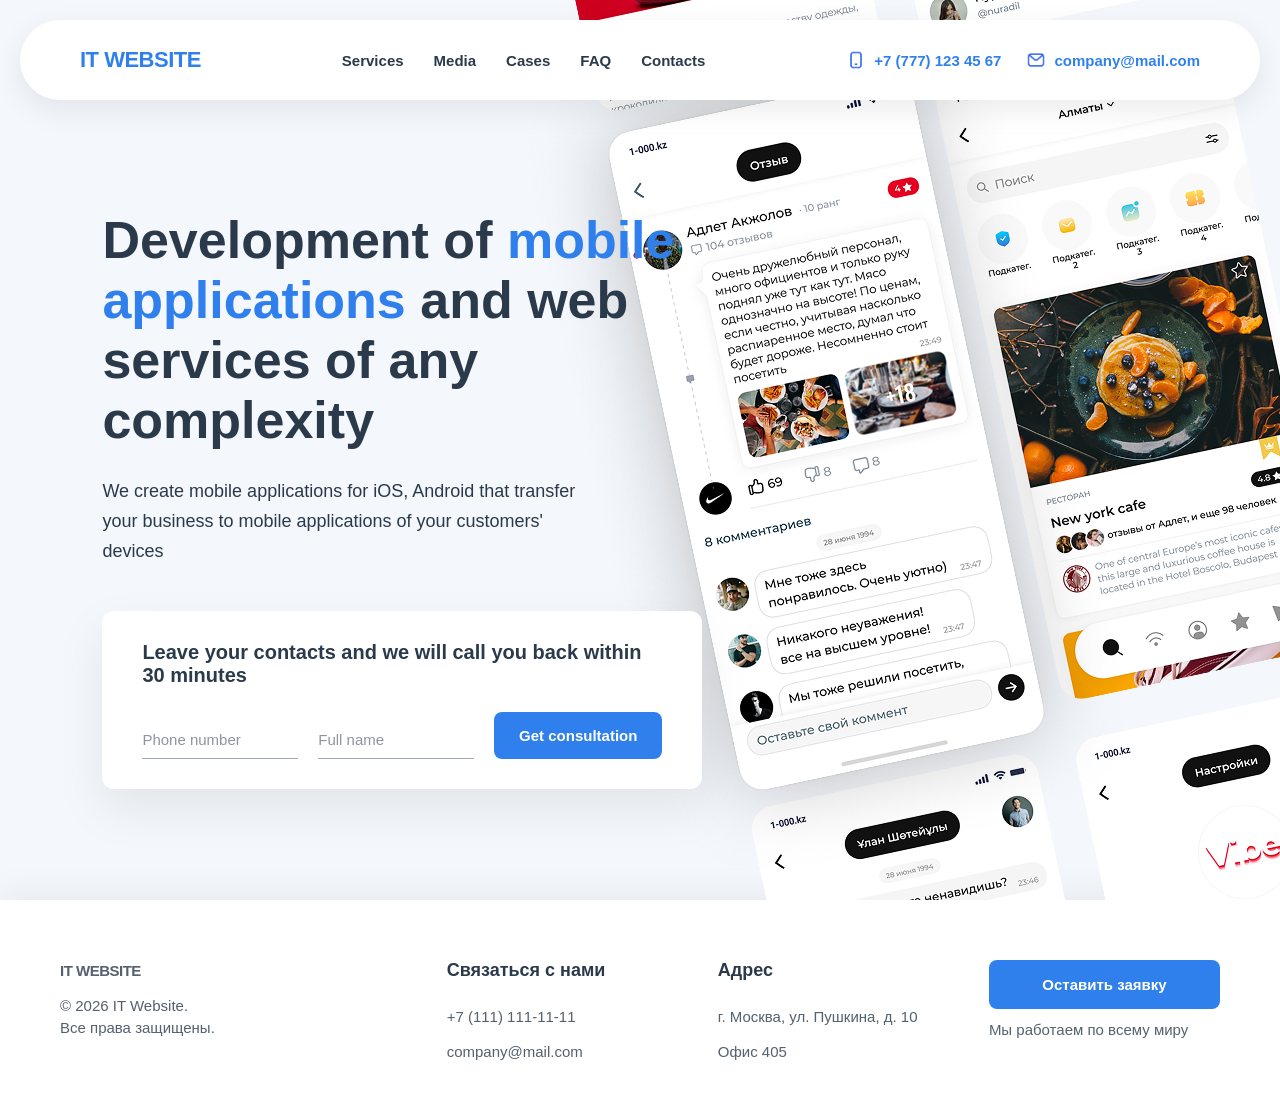
==== src/index.html @ 198bf638 "Completed lab 4: hero section, sticky header, footer, updated colors and icons" ====
<!DOCTYPE html>
<html lang="ru">
<head>
    <meta charset="UTF-8">
    <meta name="viewport" content="width=device-width, initial-scale=1.0">
    <title>IT Website - Lab 4</title>
    <link rel="stylesheet" href="./assets/style/index.css">
</head>
<body>

    <header class="header">
        <div class="container header__container">
            <a href="#" class="logo">IT WEBSITE</a>
            <nav class="nav">
                <a href="#">Services</a>
                <a href="#">Media</a>
                <a href="#">Cases</a>
                <a href="#">FAQ</a>
                <a href="#">Contacts</a>
            </nav>
                        <div class="header__contacts">
                <a href="tel:+77771234567">
                    <img src="./assets/img/phone-icon.png" alt="Телефон" class="contact-icon">
                    +7 (777) 123 45 67
                </a>
                <a href="mailto:company@mail.com">
                    <img src="./assets/img/mail-icon.png" alt="Почта" class="contact-icon">
                    company@mail.com
                </a>
            </div>
        </div>
    </header>

    <main class="main">
        <section class="hero">
            <div class="hero__content">
                <h1 class="hero__title">Development of <span class="text-blue">mobile applications</span> and web services of any complexity</h1>
                <p class="hero__text">We create mobile applications for iOS, Android that transfer your business to mobile applications of your customers' devices</p>
                
                <div class="hero__form-box">
                    <h3>Leave your contacts and we will call you back within 30 minutes</h3>
                    <form class="hero__form">
                        <input type="tel" placeholder="Phone number">
                        <input type="text" placeholder="Full name">
                        <button type="submit">Get consultation</button>
                    </form>
                </div>
            </div>
            
            <div class="hero__images">
                <img src="./assets/img/phones.png" alt="Мобильные приложения" class="hero__image">
            </div>
        </section>
    </main>

    <footer class="footer">
        <div class="container footer__container">
            <div class="footer__col footer__col--info">
                <a href="#" class="logo logo--footer">IT WEBSITE</a>
                <p class="footer__copy">© 2026 IT Website.<br>Все права защищены.</p>
            </div>
            <div class="footer__col">
                <h4>Связаться с нами</h4>
                <a href="tel:+71111111111">+7 (111) 111-11-11</a>
                <a href="mailto:company@mail.com">company@mail.com</a>
            </div>
            <div class="footer__col">
                <h4>Адрес</h4>
                <p>г. Москва, ул. Пушкина, д. 10</p>
                <p>Офис 405</p>
            </div>
            <div class="footer__col footer__col--btn">
                <button class="footer__btn">Оставить заявку</button>
                <p class="footer__copy" style="margin-top: 10px;">Мы работаем по всему миру</p>
            </div>
        </div>
    </footer>

</body>
</html>
---- src/assets/style/index.css ----
* {
    margin: 0;
    padding: 0;
    box-sizing: border-box;
}

:root {
    --text-color: #2B3A4A;
    --accent-blue: #2F80ED;
    --bg-color: #F4F7FB;
}

body {
    font-family: 'Inter', sans-serif;
    color: var(--text-color);
    background-color: var(--bg-color);
    display: flex;
    flex-direction: column;
    min-height: 100vh;
}

.container {
    max-width: 1200px;
    margin: 0 auto;
    padding: 0 20px;
    width: 100%;
}


.header {
    position: fixed;
    top: 20px;
    left: 50%;
    transform: translateX(-50%);
    width: calc(100% - 40px);
    max-width: 1600px;
    background-color: #ffffff;
    border-radius: 50px;
    box-shadow: 0 10px 30px rgba(0, 0, 0, 0.08);
    z-index: 100;
}

.header__container {
    display: flex;
    justify-content: space-between;
    align-items: center;
    height: 80px;
    padding: 0 40px;
}

.logo {
    font-weight: 800;
    font-size: 22px;
    color: var(--accent-blue); 
    text-decoration: none;
    letter-spacing: -0.5px;
}

.nav {
    display: flex;
    gap: 30px;
}

.nav a {
    text-decoration: none;
    color: var(--text-color);
    font-size: 15px;
    font-weight: 600;
    transition: color 0.3s;
}

.nav a:hover {
    color: var(--accent-blue);
}

.header__contacts {
    display: flex;
    flex-direction: row;
    align-items: center;
    gap: 25px;
}

.header__contacts a {
    text-decoration: none;
    color: var(--accent-blue);
    font-size: 15px; 
    font-weight: 600; 
    transition: all 0.3s;
    
    display: flex;
    align-items: center; 
    gap: 8px; 
}

.contact-icon {
    width: 20px;
    height: 20px;
    object-fit: contain;
}

.header__contacts a:hover {
    color: #1C65C9;
    text-decoration: underline;
}

.main {
    flex: 1 0 auto;
}

.hero {
    position: relative; 
    display: flex;
    align-items: center;
    min-height: 100vh; 
    overflow: hidden; 
    padding-top: 150px; 
    padding-bottom: 50px;
}

.hero__content {
    position: relative;
    z-index: 2; 
    max-width: 650px; 
    margin-left: 8%; 
    padding-right: 20px;
}

.hero__title {
    font-size: 52px; 
    line-height: 1.15;
    font-weight: 800; 
    color: var(--text-color);
    margin-bottom: 25px;
}

.text-blue {
    color: var(--accent-blue); 
}

.hero__text {
    font-size: 18px; 
    line-height: 30px;
    color: var(--text-color);
    margin-bottom: 45px;
    max-width: 500px;
}

.hero__form-box {
    background: #ffffff;
    padding: 30px 40px;
    border-radius: 12px;
    box-shadow: 0 20px 50px rgba(0, 0, 0, 0.08);
    max-width: 600px;
}

.hero__form-box h3 {
    font-size: 20px;
    margin-bottom: 25px;
    font-weight: 700;
    color: var(--text-color); 
}

.hero__form {
    display: flex;
    gap: 20px;
    align-items: flex-end; 
}

.hero__form input {
    flex: 1;
    padding: 10px 0;
    border: none; 
    border-bottom: 1px solid #A0AAB5; 
    outline: none;
    font-size: 15px;
    color: var(--text-color);
    background: transparent;
    min-width: 150px;
}

.hero__form input::placeholder {
    color: #8A96A3; 
}

.hero__form button {
    background: var(--accent-blue);
    color: white;
    border: none;
    border-radius: 8px;
    padding: 15px 25px;
    font-weight: 600;
    font-size: 15px;
    cursor: pointer;
    transition: background 0.3s;
    white-space: nowrap; 
    flex-shrink: 0; 
}

.hero__form button:hover {
    background: #1C65C9;
}

.hero__images {
    position: absolute; 
    top: 0;
    right: 0; 
    height: 100%; 
    z-index: 1;
    display: flex;
    align-items: center;
}

.hero__image {
    height: 100%; 
    width: auto; 
    object-fit: contain; 
}

.footer {
    background-color: #ffffff;
    padding: 60px 0 40px;
    flex-shrink: 0;
    box-shadow: 0 -10px 30px rgba(0, 0, 0, 0.05);
}

.footer__container {
    display: grid;
    grid-template-columns: 1.5fr 1fr 1fr 1fr; 
    gap: 40px;
}

.footer__col h4 {
    margin-bottom: 25px;
    font-size: 18px;
    font-weight: 700;
    color: var(--text-color); 
}

.footer__col a, .footer__col p {
    display: block;
    color: var(--text-color); 
    text-decoration: none;
    margin-bottom: 12px;
    font-size: 15px;
    line-height: 1.5;
    opacity: 0.8;
}

.footer__col a:hover {
    color: var(--accent-blue);
    opacity: 1;
}

.logo--footer {
    color: var(--accent-blue);
    font-size: 26px;
    margin-bottom: 15px;
    display: inline-block;
    text-decoration: none;
    font-weight: 800;
}

.footer__copy {
    font-size: 14px;
}


.footer__btn {
    background: var(--accent-blue); 
    color: #ffffff;
    border: none;
    padding: 16px 30px;
    border-radius: 8px;
    font-weight: 600;
    font-size: 15px;
    cursor: pointer;
    width: 100%;
    transition: background 0.3s;
}

.footer__btn:hover {
    background: #1C65C9;
}
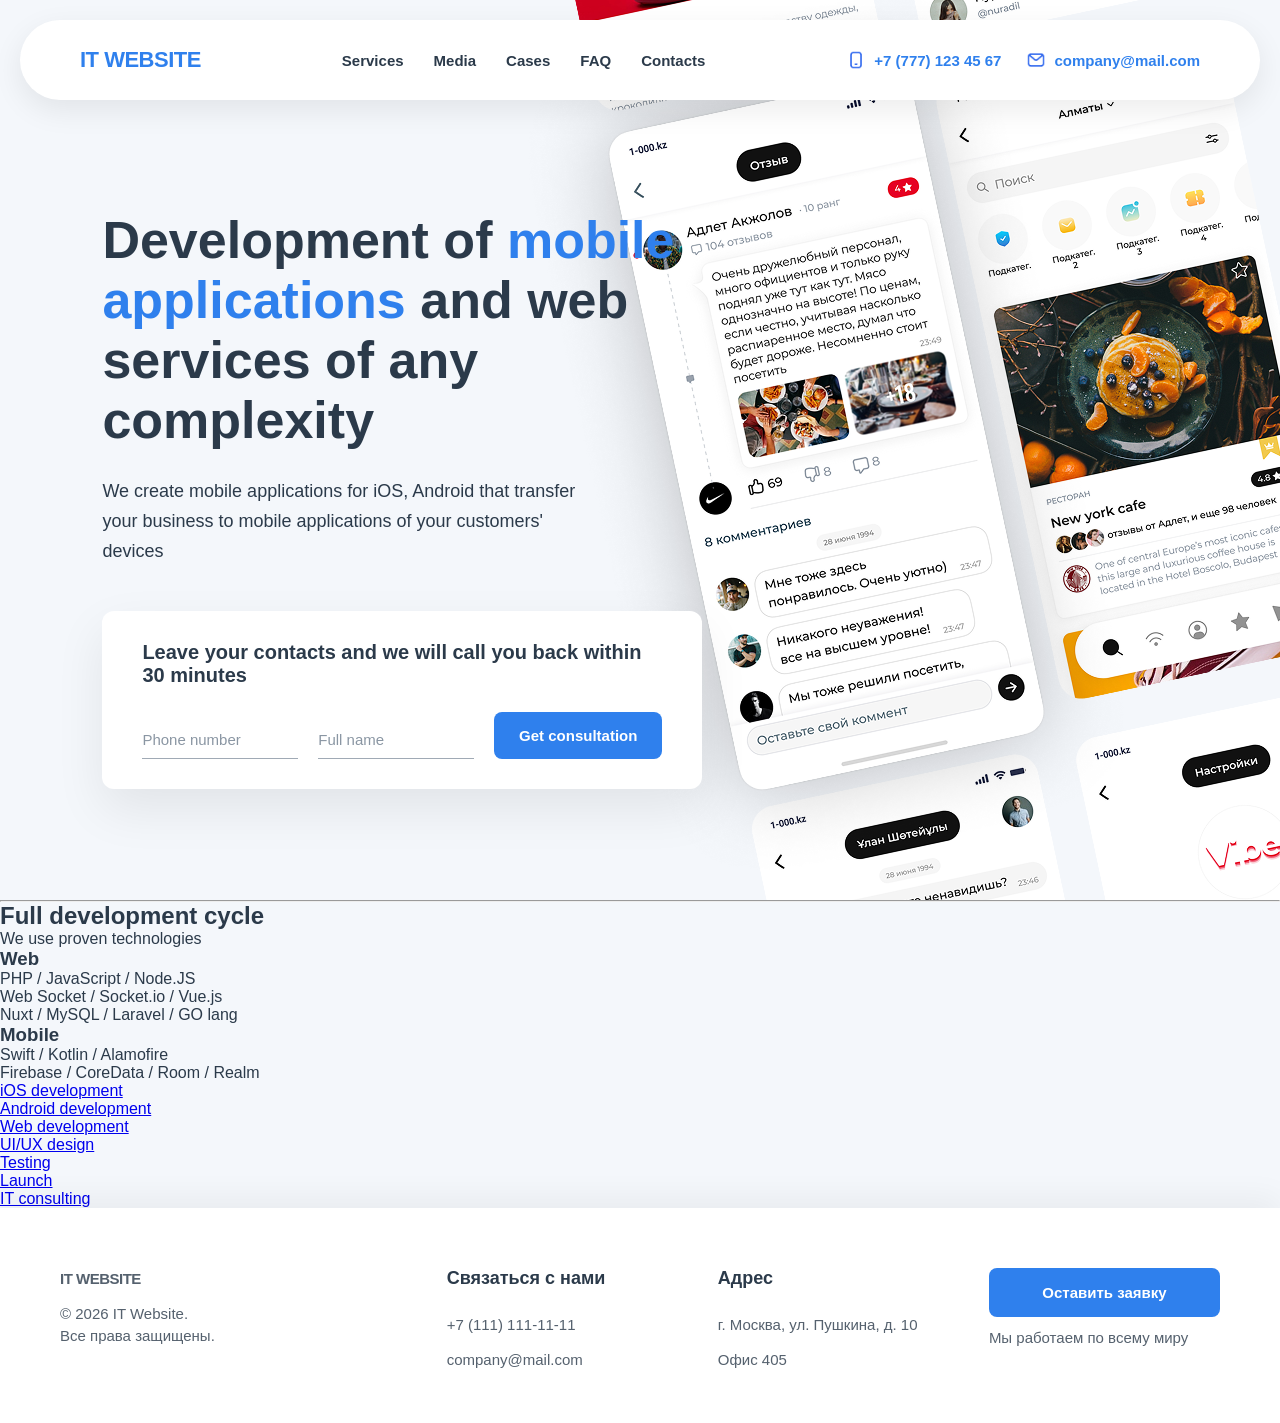
==== commit c35be508: "temp" ====
--- a/src/index.html
+++ b/src/index.html
@@ -52,6 +52,36 @@
             </div>
         </section>
     </main>
+    <hr>
+
+    <section class="development-cycle">
+        <article class="cycle-text">
+            <h2>Full development cycle</h2>
+            <p>We use proven technologies</p>
+            <h3>Web</h3>
+            <ul>
+                <li>PHP / JavaScript / Node.JS</li>
+                <li>Web Socket / Socket.io / Vue.js</li>
+                <li>Nuxt / MySQL / Laravel / GO lang</li>
+            </ul>
+            <h3>Mobile</h3>
+            <ul>
+                <li>Swift / Kotlin / Alamofire</li>
+                <li>Firebase / CoreData / Room / Realm</li>
+            </ul>
+        </article>
+        <nav class="cycle-services-menu">
+            <ul>
+                <li><a href="#">iOS development</a></li>
+                <li><a href="#">Android development</a></li>
+                <li><a href="#">Web development</a></li>
+                <li><a href="#">UI/UX design</a></li>
+                <li><a href="#">Testing</a></li>
+                <li><a href="#">Launch</a></li>
+                <li><a href="#">IT consulting</a></li>
+            </ul>
+        </nav>
+    </section>
 
     <footer class="footer">
         <div class="container footer__container">
--- a/src/assets/style/index.css
+++ b/src/assets/style/index.css
@@ -221,6 +221,7 @@
     padding: 60px 0 40px;
     flex-shrink: 0;
     box-shadow: 0 -10px 30px rgba(0, 0, 0, 0.05);
+    margin-top: auto;
 }
 
 .footer__container {
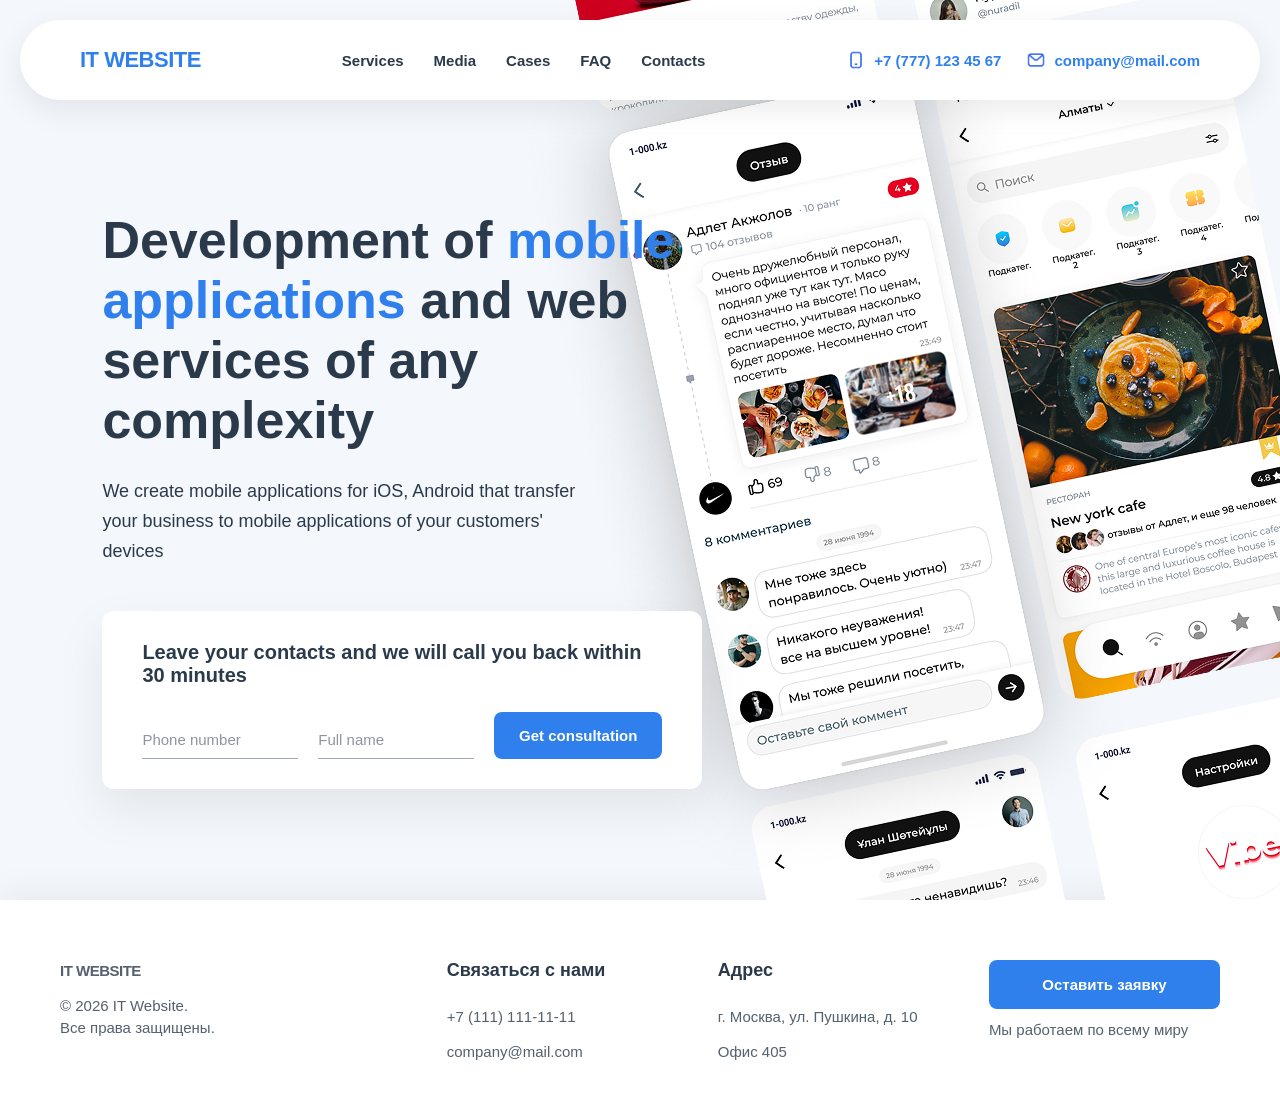
==== commit 160872a6: "temp" ====
--- a/src/index.html
+++ b/src/index.html
@@ -52,36 +52,7 @@
             </div>
         </section>
     </main>
-    <hr>
-
-    <section class="development-cycle">
-        <article class="cycle-text">
-            <h2>Full development cycle</h2>
-            <p>We use proven technologies</p>
-            <h3>Web</h3>
-            <ul>
-                <li>PHP / JavaScript / Node.JS</li>
-                <li>Web Socket / Socket.io / Vue.js</li>
-                <li>Nuxt / MySQL / Laravel / GO lang</li>
-            </ul>
-            <h3>Mobile</h3>
-            <ul>
-                <li>Swift / Kotlin / Alamofire</li>
-                <li>Firebase / CoreData / Room / Realm</li>
-            </ul>
-        </article>
-        <nav class="cycle-services-menu">
-            <ul>
-                <li><a href="#">iOS development</a></li>
-                <li><a href="#">Android development</a></li>
-                <li><a href="#">Web development</a></li>
-                <li><a href="#">UI/UX design</a></li>
-                <li><a href="#">Testing</a></li>
-                <li><a href="#">Launch</a></li>
-                <li><a href="#">IT consulting</a></li>
-            </ul>
-        </nav>
-    </section>
+    
 
     <footer class="footer">
         <div class="container footer__container">
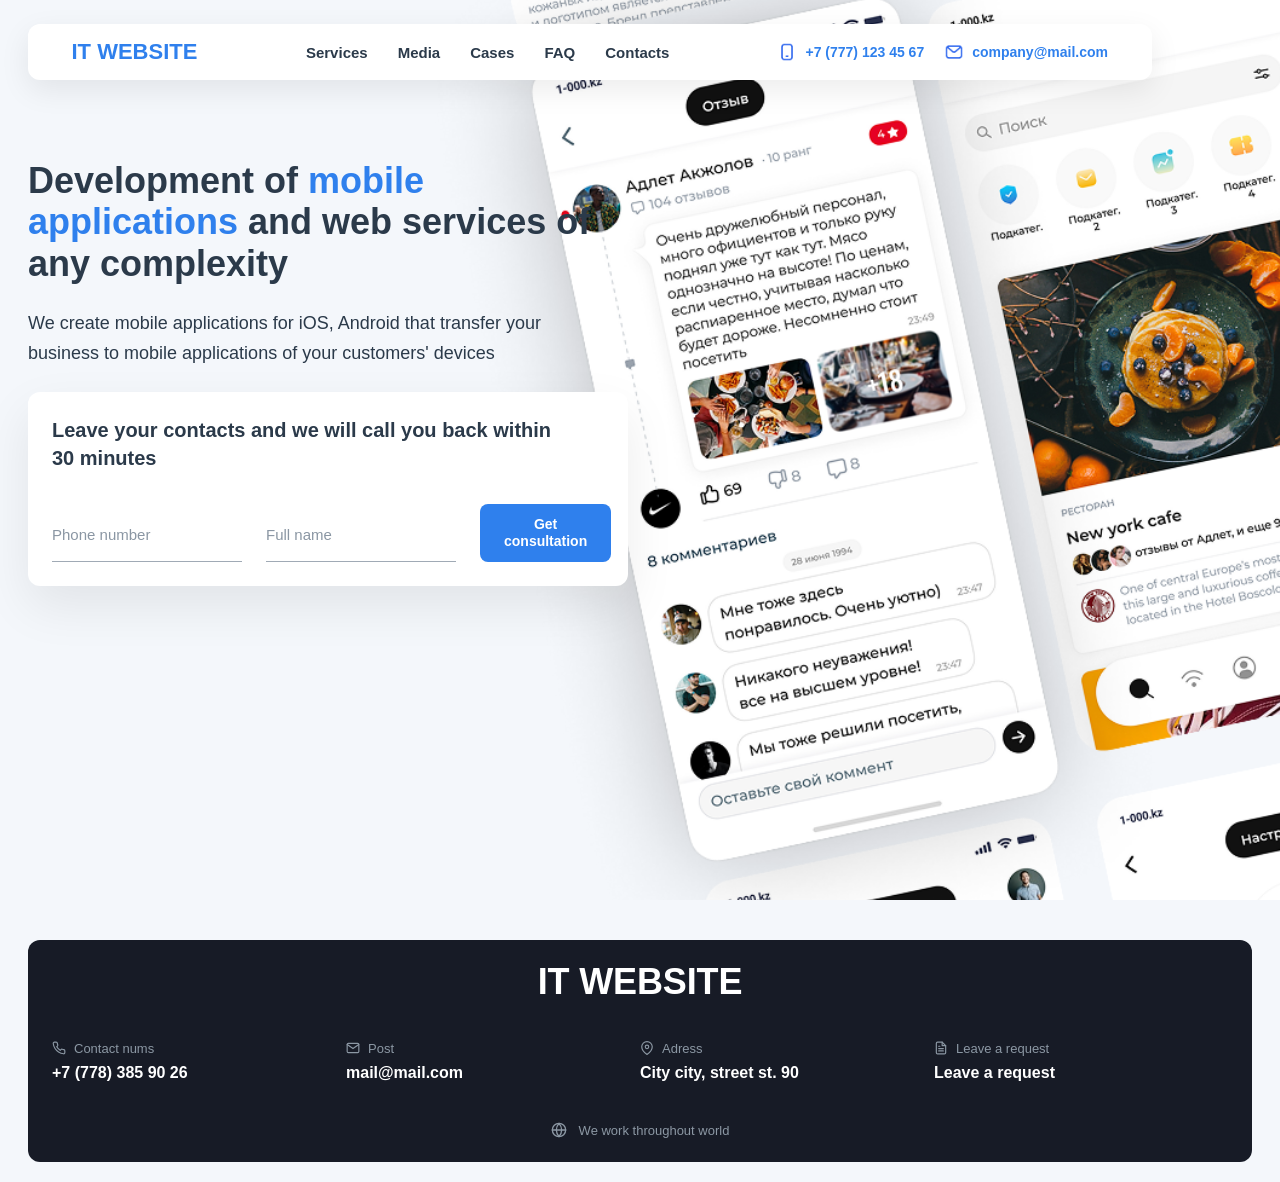
==== commit 2565847f: "Perfect layout: header, hero, footer strictly by Figma with calc alignment" ====
--- a/src/index.html
+++ b/src/index.html
@@ -55,24 +55,46 @@
     
 
     <footer class="footer">
-        <div class="container footer__container">
-            <div class="footer__col footer__col--info">
-                <a href="#" class="logo logo--footer">IT WEBSITE</a>
-                <p class="footer__copy">© 2026 IT Website.<br>Все права защищены.</p>
+        <div class="footer__container">
+            <h2 class="footer__logo">IT WEBSITE</h2>
+            
+            <div class="footer__grid">
+                <div class="footer__item">
+                    <div class="footer__label">
+                        <svg width="14" height="14" viewBox="0 0 24 24" fill="none" stroke="currentColor" stroke-width="2" stroke-linecap="round" stroke-linejoin="round"><path d="M22 16.92v3a2 2 0 0 1-2.18 2 19.79 19.79 0 0 1-8.63-3.07 19.5 19.5 0 0 1-6-6 19.79 19.79 0 0 1-3.07-8.67A2 2 0 0 1 4.11 2h3a2 2 0 0 1 2 1.72 12.84 12.84 0 0 0 .7 2.81 2 2 0 0 1-.45 2.11L8.09 9.91a16 16 0 0 0 6 6l1.27-1.27a2 2 0 0 1 2.11-.45 12.84 12.84 0 0 0 2.81.7A2 2 0 0 1 22 16.92z"></path></svg>
+                        Contact nums
+                    </div>
+                    <div class="footer__value">+7 (778) 385 90 26</div>
+                </div>
+
+                <div class="footer__item">
+                    <div class="footer__label">
+                        <svg width="14" height="14" viewBox="0 0 24 24" fill="none" stroke="currentColor" stroke-width="2" stroke-linecap="round" stroke-linejoin="round"><path d="M4 4h16c1.1 0 2 .9 2 2v12c0 1.1-.9 2-2 2H4c-1.1 0-2-.9-2-2V6c0-1.1.9-2 2-2z"></path><polyline points="22,6 12,13 2,6"></polyline></svg>
+                        Post
+                    </div>
+                    <div class="footer__value">mail@mail.com</div>
+                </div>
+
+                <div class="footer__item">
+                    <div class="footer__label">
+                        <svg width="14" height="14" viewBox="0 0 24 24" fill="none" stroke="currentColor" stroke-width="2" stroke-linecap="round" stroke-linejoin="round"><path d="M21 10c0 7-9 13-9 13s-9-6-9-13a9 9 0 0 1 18 0z"></path><circle cx="12" cy="10" r="3"></circle></svg>
+                        Adress
+                    </div>
+                    <div class="footer__value">City city, street st. 90</div>
+                </div>
+
+                <div class="footer__item">
+                    <div class="footer__label">
+                        <svg width="14" height="14" viewBox="0 0 24 24" fill="none" stroke="currentColor" stroke-width="2" stroke-linecap="round" stroke-linejoin="round"><path d="M14 2H6a2 2 0 0 0-2 2v16a2 2 0 0 0 2 2h12a2 2 0 0 0 2-2V8z"></path><polyline points="14 2 14 8 20 8"></polyline><line x1="16" y1="13" x2="8" y2="13"></line><line x1="16" y1="17" x2="8" y2="17"></line><polyline points="10 9 9 9 8 9"></polyline></svg>
+                        Leave a request
+                    </div>
+                    <div class="footer__value footer__value--link">Leave a request</div>
+                </div>
             </div>
-            <div class="footer__col">
-                <h4>Связаться с нами</h4>
-                <a href="tel:+71111111111">+7 (111) 111-11-11</a>
-                <a href="mailto:company@mail.com">company@mail.com</a>
-            </div>
-            <div class="footer__col">
-                <h4>Адрес</h4>
-                <p>г. Москва, ул. Пушкина, д. 10</p>
-                <p>Офис 405</p>
-            </div>
-            <div class="footer__col footer__col--btn">
-                <button class="footer__btn">Оставить заявку</button>
-                <p class="footer__copy" style="margin-top: 10px;">Мы работаем по всему миру</p>
+            
+            <div class="footer__bottom">
+                <svg width="16" height="16" viewBox="0 0 24 24" fill="none" stroke="currentColor" stroke-width="2" stroke-linecap="round" stroke-linejoin="round"><circle cx="12" cy="12" r="10"></circle><line x1="2" y1="12" x2="22" y2="12"></line><path d="M12 2a15.3 15.3 0 0 1 4 10 15.3 15.3 0 0 1-4 10 15.3 15.3 0 0 1-4-10 15.3 15.3 0 0 1 4-10z"></path></svg>
+                We work throughout world
             </div>
         </div>
     </footer>
--- a/src/assets/style/index.css
+++ b/src/assets/style/index.css
@@ -29,35 +29,39 @@
 
 .header {
     position: fixed;
-    top: 20px;
-    left: 50%;
-    transform: translateX(-50%);
-    width: calc(100% - 40px);
-    max-width: 1600px;
+    top: 24px; 
+    left: calc(50% - 612px); 
+    
+    width: 100%;
+    max-width: 1124px; 
+    height: 56px; 
     background-color: #ffffff;
-    border-radius: 50px;
+    border-radius: 12px; 
     box-shadow: 0 10px 30px rgba(0, 0, 0, 0.08);
     z-index: 100;
+    padding: 0 24px; 
+    box-sizing: border-box;
 }
 
 .header__container {
     display: flex;
+    flex-direction: row;
     justify-content: space-between;
     align-items: center;
-    height: 80px;
-    padding: 0 40px;
+    height: 100%;
 }
 
 .logo {
     font-weight: 800;
     font-size: 22px;
-    color: var(--accent-blue); 
+    color: var(--accent-blue);
     text-decoration: none;
-    letter-spacing: -0.5px;
+    white-space: nowrap;
 }
 
 .nav {
     display: flex;
+    flex-direction: row;
     gap: 30px;
 }
 
@@ -67,31 +71,27 @@
     font-size: 15px;
     font-weight: 600;
     transition: color 0.3s;
-}
-
-.nav a:hover {
-    color: var(--accent-blue);
+    white-space: nowrap;
 }
 
 .header__contacts {
     display: flex;
     flex-direction: row;
     align-items: center;
-    gap: 25px;
+    gap: 20px;
 }
 
 .header__contacts a {
     text-decoration: none;
     color: var(--accent-blue);
-    font-size: 15px; 
-    font-weight: 600; 
+    font-size: 14px;
+    font-weight: 600;
     transition: all 0.3s;
-    
-    display: flex;
-    align-items: center; 
-    gap: 8px; 
-}
-
+    display: flex;
+    align-items: center;
+    gap: 8px;
+    white-space: nowrap;
+}
 .contact-icon {
     width: 20px;
     height: 20px;
@@ -105,32 +105,37 @@
 
 .main {
     flex: 1 0 auto;
+    padding-bottom: 40px;
 }
 
 .hero {
     position: relative; 
     display: flex;
-    align-items: center;
+    align-items: flex-start;
     min-height: 100vh; 
     overflow: hidden; 
-    padding-top: 150px; 
+    padding-top: 160px;
     padding-bottom: 50px;
 }
 
 .hero__content {
     position: relative;
     z-index: 2; 
-    max-width: 650px; 
-    margin-left: 8%; 
-    padding-right: 20px;
+    width: 100%;
+    max-width: 600px; 
+    
+    margin-left: calc(50% - 612px); 
+    
+    display: flex;
+    flex-direction: column; 
+    gap: 24px; 
 }
 
 .hero__title {
-    font-size: 52px; 
+    font-size: 36px; 
     line-height: 1.15;
-    font-weight: 800; 
-    color: var(--text-color);
-    margin-bottom: 25px;
+    font-weight: 700; 
+    color: var(--text-color); 
 }
 
 .text-blue {
@@ -140,42 +145,51 @@
 .hero__text {
     font-size: 18px; 
     line-height: 30px;
-    color: var(--text-color);
-    margin-bottom: 45px;
-    max-width: 500px;
+    color: var(--text-color); 
+    max-width: 550px; 
 }
 
 .hero__form-box {
     background: #ffffff;
-    padding: 30px 40px;
+    width: 100%;
+    max-width: 676px;
+    min-height: 186px;
+    padding: 24px;
     border-radius: 12px;
     box-shadow: 0 20px 50px rgba(0, 0, 0, 0.08);
-    max-width: 600px;
+    
+    display: flex;
+    flex-direction: column;
+    gap: 32px;
+    box-sizing: border-box;
 }
 
 .hero__form-box h3 {
     font-size: 20px;
-    margin-bottom: 25px;
     font-weight: 700;
     color: var(--text-color); 
+    max-width: 520px; 
+    line-height: 1.4; 
 }
 
 .hero__form {
     display: flex;
-    gap: 20px;
-    align-items: flex-end; 
+    gap: 24px;
+    align-items: flex-end;
+    width: 100%;
 }
 
 .hero__form input {
-    flex: 1;
-    padding: 10px 0;
+    width: 224px;
+    height: 54px;
+    padding: 0;
     border: none; 
     border-bottom: 1px solid #A0AAB5; 
     outline: none;
     font-size: 15px;
     color: var(--text-color);
     background: transparent;
-    min-width: 150px;
+    box-sizing: border-box;
 }
 
 .hero__form input::placeholder {
@@ -183,102 +197,118 @@
 }
 
 .hero__form button {
-    background: var(--accent-blue);
+    background: var(--accent-blue); 
     color: white;
     border: none;
+    
+    width: 132px;
+    height: 58px;
     border-radius: 8px;
-    padding: 15px 25px;
+    padding: 11px 24px;
+    box-sizing: border-box;
+    
     font-weight: 600;
-    font-size: 15px;
+    font-size: 14px;
+    line-height: 1.2;
     cursor: pointer;
     transition: background 0.3s;
-    white-space: nowrap; 
-    flex-shrink: 0; 
+    
+    display: flex;
+    align-items: center;
+    justify-content: center;
+    text-align: center;
 }
 
 .hero__form button:hover {
-    background: #1C65C9;
+    background: #1C65C9; 
 }
 
 .hero__images {
     position: absolute; 
-    top: 0;
-    right: 0; 
-    height: 100%; 
+    top: -5%;
+    right: -5%;
+    height: 110%; 
     z-index: 1;
     display: flex;
     align-items: center;
+    pointer-events: none; 
 }
 
 .hero__image {
-    height: 100%; 
+    height: 110%;
     width: auto; 
     object-fit: contain; 
+    
+    transform: rotate(-0deg); 
 }
 
 .footer {
-    background-color: #ffffff;
-    padding: 60px 0 40px;
+    background-color: #171B26; 
+    width: 100%;
+    max-width: 1224px; 
+    height: 222px;
+    margin: 40px auto 20px auto; 
+    padding: 24px;
+    border-radius: 12px; 
+    box-sizing: border-box;
     flex-shrink: 0;
-    box-shadow: 0 -10px 30px rgba(0, 0, 0, 0.05);
-    margin-top: auto;
+    margin-top: auto; 
 }
 
 .footer__container {
+    width: 100%;
+    height: 100%;
+    display: flex;
+    flex-direction: column;
+    justify-content: space-between;
+    align-items: center;
+}
+
+.footer__logo {
+    font-family: 'Inter', sans-serif;
+    font-weight: 700;
+    font-size: 36px; 
+    letter-spacing: -0.15px; 
+    line-height: 1; 
+    text-align: center; 
+    margin: 0; 
+    color: #ffffff;
+}
+
+.footer__grid {
     display: grid;
-    grid-template-columns: 1.5fr 1fr 1fr 1fr; 
-    gap: 40px;
-}
-
-.footer__col h4 {
-    margin-bottom: 25px;
-    font-size: 18px;
-    font-weight: 700;
-    color: var(--text-color); 
-}
-
-.footer__col a, .footer__col p {
-    display: block;
-    color: var(--text-color); 
-    text-decoration: none;
-    margin-bottom: 12px;
-    font-size: 15px;
-    line-height: 1.5;
-    opacity: 0.8;
-}
-
-.footer__col a:hover {
-    color: var(--accent-blue);
-    opacity: 1;
-}
-
-.logo--footer {
-    color: var(--accent-blue);
-    font-size: 26px;
-    margin-bottom: 15px;
-    display: inline-block;
-    text-decoration: none;
-    font-weight: 800;
-}
-
-.footer__copy {
-    font-size: 14px;
-}
-
-
-.footer__btn {
-    background: var(--accent-blue); 
+    grid-template-columns: repeat(4, 1fr);
+    width: 100%;
+    max-width: 1176px;
+    margin: 0 auto;
+}
+
+.footer__item {
+    display: flex;
+    flex-direction: column;
+    gap: 8px;
+}
+
+.footer__label {
+    font-size: 13px;
+    color: #8C98A4;
+    display: flex;
+    align-items: center;
+    gap: 8px;
+}
+
+.footer__value {
+    font-size: 16px;
+    font-weight: 600;
     color: #ffffff;
-    border: none;
-    padding: 16px 30px;
-    border-radius: 8px;
-    font-weight: 600;
-    font-size: 15px;
-    cursor: pointer;
-    width: 100%;
-    transition: background 0.3s;
-}
-
-.footer__btn:hover {
-    background: #1C65C9;
+}
+
+.footer__bottom {
+    display: flex;
+    justify-content: center; 
+    align-items: center;
+    gap: 12px;
+    font-size: 13px; 
+    color: #8C98A4;
+    width: 100%;
 }
